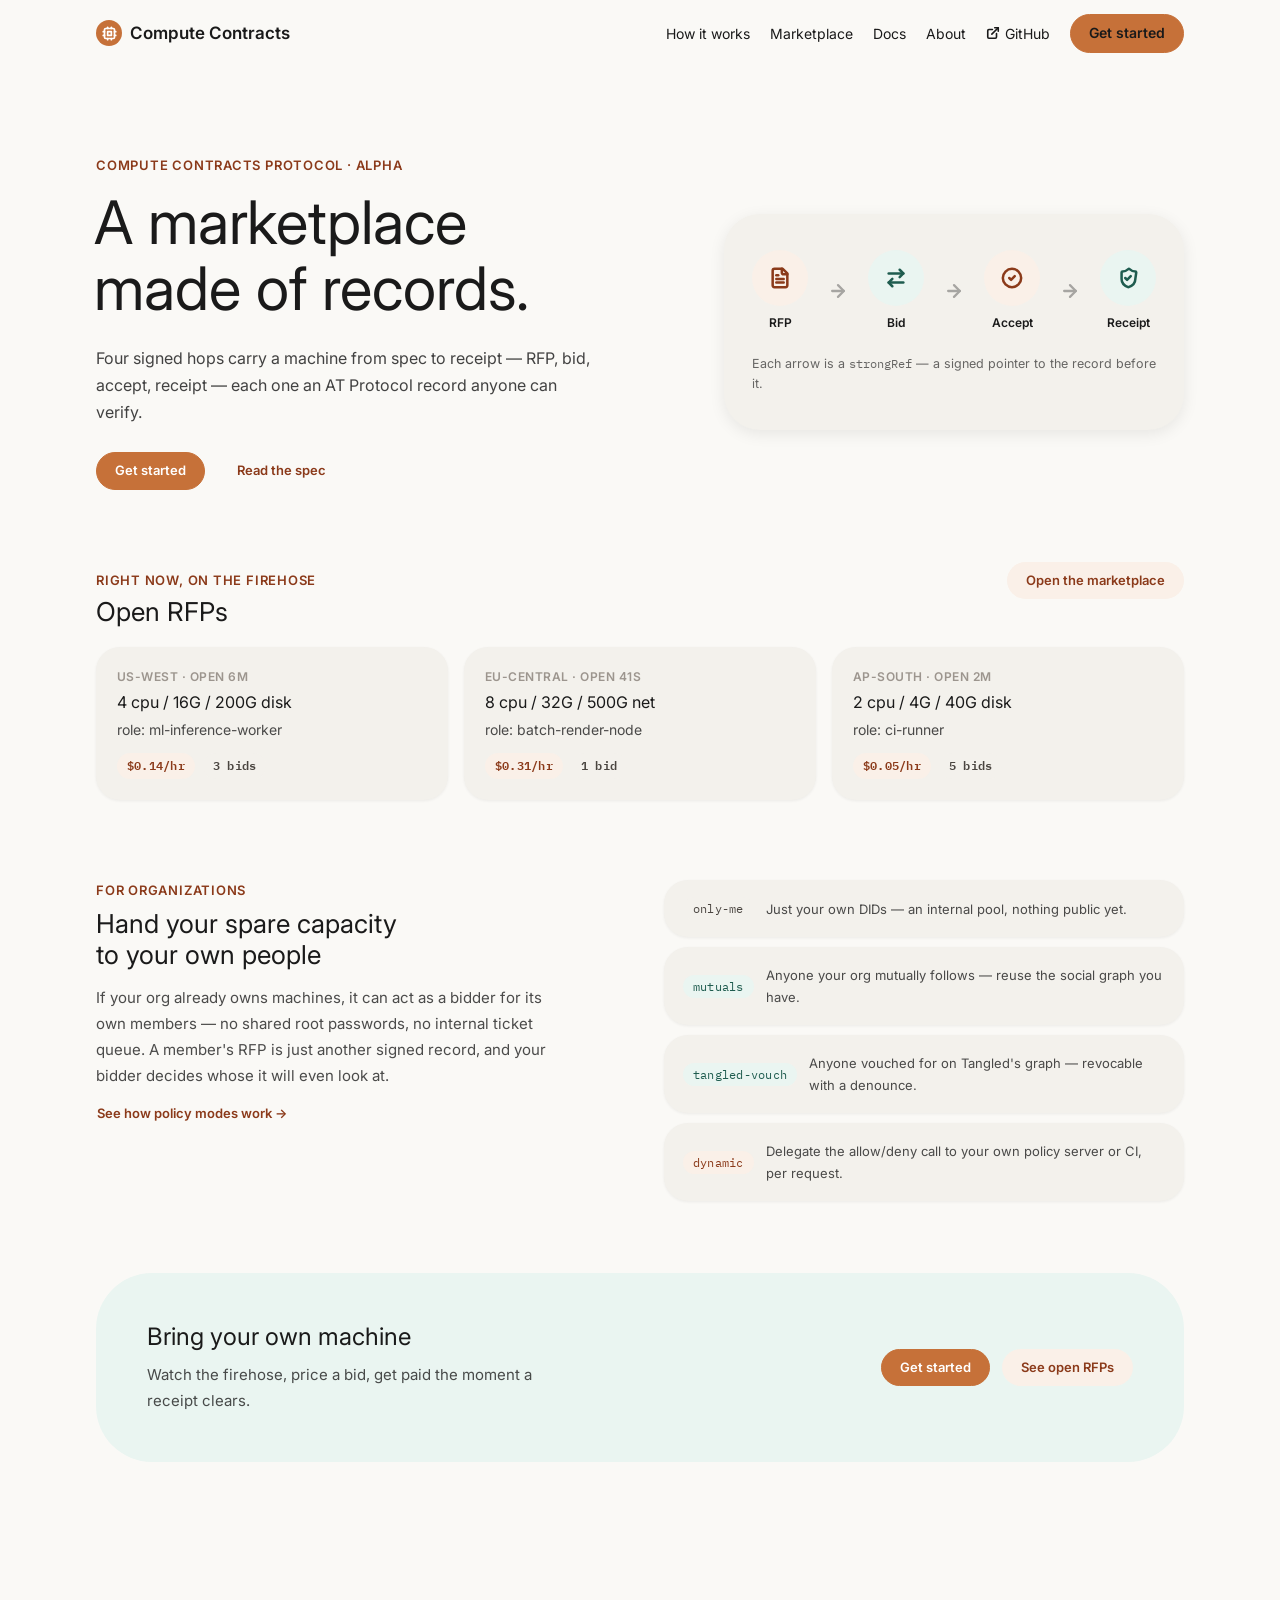
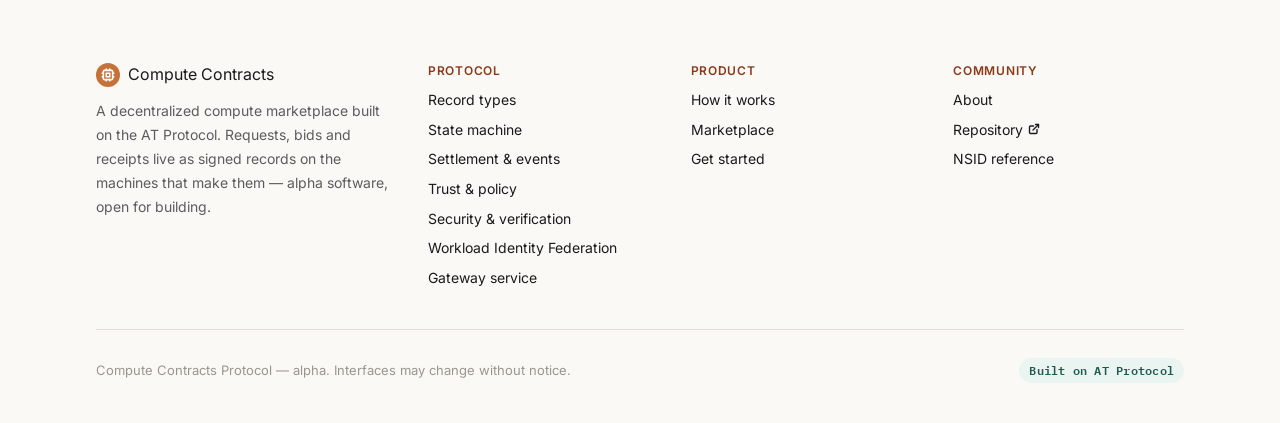
==== index.html @ 1d570f6d "Initial commit: port .dc.html → vanilla web components 10 pages, 4 shared components, design tokens," ====
<!DOCTYPE html>
<html lang="en">
<head>
  <meta charset="utf-8">
  <meta name="viewport" content="width=device-width, initial-scale=1">
  <meta name="description" content="Compute Contracts Protocol — a marketplace made of records. Four signed hops, one verifiable contract.">
  <link rel="preconnect" href="https://fonts.googleapis.com">
  <link href="https://fonts.googleapis.com/css2?family=Inter:wght@400;500;600;700;800&family=IBM+Plex+Mono:wght@400;500;600&display=swap" rel="stylesheet">
  <link rel="stylesheet" href="styles.css">
  <title>Compute Contracts Protocol</title>
  <style>
    body { overflow-x: clip; }
  </style>
</head>
<body>
  <swc-nav current="home"></swc-nav>

  <div class="swc-content" style="position:relative;">

    <!-- Hero -->
    <section class="hero">
      <div>
        <span class="hero__kicker">Compute Contracts Protocol · alpha</span>
        <h1 class="hero__title">
          <span style="display:block;">A marketplace</span><span style="display:block;">made of records.</span>
        </h1>
        <p class="hero__subtitle">
          Four signed hops carry a machine from spec to receipt — RFP, bid, accept, receipt — each one an AT Protocol record anyone can verify.
        </p>
        <div class="hero__actions">
          <a href="get-started.html" class="btn btn-primary">Get started</a>
          <a href="docs.html" class="btn btn-ghost">Read the spec</a>
        </div>
      </div>
      <!-- Flow diagram -->
      <div class="flow-diagram">
        <div class="flow-diagram__steps">
          <div class="flow-diagram__step">
            <div class="flow-diagram__circle">
              <svg width="22" height="22" viewBox="0 0 24 24" fill="none" stroke="var(--color-accent-700)" stroke-width="2.75" stroke-linecap="round" stroke-linejoin="round"><path d="M15 2H6a2 2 0 0 0-2 2v16a2 2 0 0 0 2 2h12a2 2 0 0 0 2-2V7z"/><path d="M14 2v4a2 2 0 0 0 2 2h4"/><path d="M10 9H8"/><path d="M16 13H8"/><path d="M16 17H8"/></svg>
            </div>
            <span class="flow-diagram__label">RFP</span>
          </div>
          <span class="flow-diagram__arrow"><svg width="20" height="20" viewBox="0 0 24 24" fill="none" stroke="currentColor" stroke-width="2.75" stroke-linecap="round" stroke-linejoin="round"><path d="M5 12h14"/><path d="m12 5 7 7-7 7"/></svg></span>
          <div class="flow-diagram__step">
            <div class="flow-diagram__circle flow-diagram__circle--echo">
              <svg width="22" height="22" viewBox="0 0 24 24" fill="none" stroke="var(--color-accent-2-700)" stroke-width="2.75" stroke-linecap="round" stroke-linejoin="round"><path d="m16 3 4 4-4 4"/><path d="M20 7H4"/><path d="m8 21-4-4 4-4"/><path d="M4 17h16"/></svg>
            </div>
            <span class="flow-diagram__label">Bid</span>
          </div>
          <span class="flow-diagram__arrow"><svg width="20" height="20" viewBox="0 0 24 24" fill="none" stroke="currentColor" stroke-width="2.75" stroke-linecap="round" stroke-linejoin="round"><path d="M5 12h14"/><path d="m12 5 7 7-7 7"/></svg></span>
          <div class="flow-diagram__step">
            <div class="flow-diagram__circle">
              <svg width="22" height="22" viewBox="0 0 24 24" fill="none" stroke="var(--color-accent-700)" stroke-width="2.75" stroke-linecap="round" stroke-linejoin="round"><circle cx="12" cy="12" r="10"/><path d="m9 12 2 2 4-4"/></svg>
            </div>
            <span class="flow-diagram__label">Accept</span>
          </div>
          <span class="flow-diagram__arrow"><svg width="20" height="20" viewBox="0 0 24 24" fill="none" stroke="currentColor" stroke-width="2.75" stroke-linecap="round" stroke-linejoin="round"><path d="M5 12h14"/><path d="m12 5 7 7-7 7"/></svg></span>
          <div class="flow-diagram__step">
            <div class="flow-diagram__circle flow-diagram__circle--echo">
              <svg width="22" height="22" viewBox="0 0 24 24" fill="none" stroke="var(--color-accent-2-700)" stroke-width="2.75" stroke-linecap="round" stroke-linejoin="round"><path d="M20 13c0 5-3.5 7.5-7.35 8.95a1 1 0 0 1-.6-.01C8.5 20.5 5 18 5 13V6a1 1 0 0 1 1-1c2 0 4.5-1.2 6.24-2.72a1.17 1.17 0 0 1 1.52 0C15.51 3.81 18 5 20 5a1 1 0 0 1 1 1z"/><path d="m9 12 2 2 4-4"/></svg>
            </div>
            <span class="flow-diagram__label">Receipt</span>
          </div>
        </div>
        <p class="flow-diagram__footnote">Each arrow is a <code style="font:12px var(--font-mono);">strongRef</code> — a signed pointer to the record before it.</p>
      </div>
    </section>

    <!-- Open RFPs -->
    <section style="padding:16px 0 56px;">
      <div style="display:flex;justify-content:space-between;align-items:baseline;margin-bottom:20px;flex-wrap:wrap;gap:10px;">
        <div>
          <span class="hero__kicker" style="margin-bottom:6px;">Right now, on the firehose</span>
          <h2 style="font-family:var(--font-heading);font-weight:400;font-size:26px;margin:0;">Open RFPs</h2>
        </div>
        <a href="marketplace.html" class="btn btn-secondary">Open the marketplace</a>
      </div>
      <div class="feature-grid">
        <div class="card elev-sm"><div class="card-kicker">us-west · open 6m</div><div class="card-title">4 cpu / 16G / 200G disk</div><p class="card-body">role: ml-inference-worker</p><div class="card-meta"><span class="tag tag-accent">$0.14/hr</span><span class="tag tag-neutral">3 bids</span></div></div>
        <div class="card elev-sm"><div class="card-kicker">eu-central · open 41s</div><div class="card-title">8 cpu / 32G / 500G net</div><p class="card-body">role: batch-render-node</p><div class="card-meta"><span class="tag tag-accent">$0.31/hr</span><span class="tag tag-neutral">1 bid</span></div></div>
        <div class="card elev-sm"><div class="card-kicker">ap-south · open 2m</div><div class="card-title">2 cpu / 4G / 40G disk</div><p class="card-body">role: ci-runner</p><div class="card-meta"><span class="tag tag-accent">$0.05/hr</span><span class="tag tag-neutral">5 bids</span></div></div>
      </div>
    </section>

    <!-- For organizations -->
    <section style="padding:24px 0 64px;">
      <div class="two-col">
        <div>
          <span class="hero__kicker" style="margin-bottom:8px;">For organizations</span>
          <h2 style="font-family:var(--font-heading);font-weight:400;font-size:26px;margin:0;max-width:20ch;">Hand your spare capacity to your own people</h2>
          <p style="font-size:15px;line-height:26px;margin:14px 0 0;max-width:52ch;color:color-mix(in srgb, var(--color-text) 78%, transparent);">If your org already owns machines, it can act as a bidder for its own members — no shared root passwords, no internal ticket queue. A member's RFP is just another signed record, and your bidder decides whose it will even look at.</p>
          <a href="trust.html" class="btn btn-ghost" style="padding-left:0;margin-top:6px;">See how policy modes work →</a>
        </div>
        <div style="display:flex;flex-direction:column;gap:10px;">
          <div class="card elev-sm" style="padding:16px 18px;display:flex;align-items:center;gap:12px;"><span class="tag tag-neutral" style="font:12px var(--font-mono);">only-me</span><p class="card-body" style="font-size:13px;margin:0;">Just your own DIDs — an internal pool, nothing public yet.</p></div>
          <div class="card elev-sm" style="padding:16px 18px;display:flex;align-items:center;gap:12px;"><span class="tag tag-accent-2" style="font:12px var(--font-mono);">mutuals</span><p class="card-body" style="font-size:13px;margin:0;">Anyone your org mutually follows — reuse the social graph you have.</p></div>
          <div class="card elev-sm" style="padding:16px 18px;display:flex;align-items:center;gap:12px;"><span class="tag tag-accent-2" style="font:12px var(--font-mono);">tangled-vouch</span><p class="card-body" style="font-size:13px;margin:0;">Anyone vouched for on Tangled's graph — revocable with a denounce.</p></div>
          <div class="card elev-sm" style="padding:16px 18px;display:flex;align-items:center;gap:12px;"><span class="tag tag-accent" style="font:12px var(--font-mono);">dynamic</span><p class="card-body" style="font-size:13px;margin:0;">Delegate the allow/deny call to your own policy server or CI, per request.</p></div>
        </div>
      </div>
    </section>

    <!-- CTA -->
    <section style="padding:8px 0 56px;">
      <div class="cta-banner">
        <div class="cta-banner__text">
          <h3>Bring your own machine</h3>
          <p>Watch the firehose, price a bid, get paid the moment a receipt clears.</p>
        </div>
        <div class="cta-banner__actions">
          <a href="get-started.html" class="btn btn-primary">Get started</a>
          <a href="marketplace.html" class="btn btn-secondary">See open RFPs</a>
        </div>
      </div>
    </section>

  </div>

  <swc-footer></swc-footer>

  <script type="module" src="components/swc-nav.js"></script>
  <script type="module" src="components/swc-footer.js"></script>
</body>
</html>
---- styles.css ----
/* ── Social Web Computer design tokens ── */
:root {
  /* Background */
  --color-bg: #faf9f6;
  --color-surface: #f3f1ec;
  --color-surface-raised: #ffffff;

  /* Text */
  --color-text: #1a1a1a;
  --color-text-muted: #6b6560;
  --color-text-faint: #9c958e;

  /* Accent (terracotta) */
  --color-accent: #c67139;
  --color-accent-100: #faf0e8;
  --color-accent-200: #f2d4bf;
  --color-accent-300: #e8b896;
  --color-accent-700: #8b3a1a;
  --color-accent-900: #5c2010;

  /* Accent-2 (teal/sage) */
  --color-accent-2: #3d8b7a;
  --color-accent-2-100: #eaf5f1;
  --color-accent-2-200: #c5e5db;
  --color-accent-2-700: #1f5c4f;
  --color-accent-2-900: #0d332a;

  /* Neutral */
  --color-neutral-100: #f3f1ec;
  --color-neutral-300: #c5c0b8;
  --color-neutral-500: #8a8278;
  --color-neutral-700: #4a4540;
  --color-neutral-900: #1a1a1a;

  /* Divider */
  --color-divider: #e5e0d8;

  /* Shadows */
  --shadow-sm: 0 1px 3px rgba(0,0,0,0.06);
  --shadow-md: 0 4px 16px rgba(0,0,0,0.08);
  --shadow-lg: 0 8px 32px rgba(0,0,0,0.10);

  /* Typography */
  --font-heading: 'Inter', sans-serif;
  --font-heading-weight: 400;
  --font-body: 'Inter', sans-serif;
  --font-mono: 'IBM Plex Mono', monospace;

  /* Radii */
  --radius-sm: 8px;
  --radius-md: 16px;
  --radius-lg: 24px;
  --radius-xl: 32px;
  --radius-2xl: 40px;
  --radius-3xl: 56px;
  --radius-full: 999px;

  /* Spacing */
  --space-1: 4px;
  --space-2: 8px;
  --space-3: 14px;
  --space-4: 20px;
  --space-5: 28px;
  --space-6: 36px;
  --space-7: 48px;
  --space-8: 64px;
}

/* ── Reset & base ── */
*, *::before, *::after { box-sizing: border-box; margin: 0; padding: 0; }
html { font-size: 16px; -webkit-text-size-adjust: 100%; }
body {
  background: var(--color-bg);
  color: var(--color-text);
  font-family: var(--font-body);
  line-height: 1.55;
  -webkit-font-smoothing: antialiased;
  text-rendering: optimizeLegibility;
}
code, .mono, pre code {
  font-family: var(--font-mono);
  word-break: break-all;
}

/* ── Typography ── */
h1, h2, h3, h4 {
  font-family: var(--font-heading);
  font-weight: var(--font-heading-weight);
  color: var(--color-text);
}
h1 { font-size: clamp(32px, 4.2vw, 48px); line-height: 1.1; }
h2 { font-size: clamp(22px, 3vw, 26px); line-height: 1.2; }
h3 { font-size: 18px; line-height: 1.3; }
p { margin: 0; }
a { color: var(--color-accent-700); text-decoration: underline; text-underline-offset: 2px; }
a:hover { color: var(--color-accent); }

/* ── Buttons ── */
.btn {
  display: inline-flex; align-items: center; justify-content: center; gap: 6px;
  cursor: pointer; text-decoration: none;
  font-family: var(--font-heading); font-weight: 600;
  font-size: 13px; line-height: 1.2; color: var(--color-text);
  background: transparent; border: 1px solid transparent;
  padding: 10px 18px; border-radius: var(--radius-full);
  transition: opacity 0.15s, background 0.15s;
  white-space: nowrap; user-select: none;
}
.btn:hover { opacity: 0.85; }
.btn:active { opacity: 0.7; }
.btn-primary { background: var(--color-accent); color: #fff; border-color: var(--color-accent); }
.btn-secondary { background: var(--color-accent-100); color: var(--color-accent-700); }
.btn-ghost { background: transparent; color: var(--color-accent-700); }
.btn-outline { background: transparent; border: 1px solid var(--color-neutral-300); color: var(--color-text-muted); }
.btn-block { width: 100%; }
.btn-sm { padding: 7px 14px; font-size: 12px; border-radius: var(--radius-full); }
.btn:disabled { opacity: 0.4; cursor: not-allowed; }

/* ── Tags / Chips ── */
.tag {
  display: inline-flex; align-items: center;
  padding: 4px 10px; border-radius: var(--radius-full);
  font-size: 11.5px; font-weight: 600; letter-spacing: 0.02em;
  font-family: var(--font-mono); white-space: nowrap;
}
.tag-accent { background: var(--color-accent-100); color: var(--color-accent-700); }
.tag-accent-2 { background: var(--color-accent-2-100); color: var(--color-accent-2-700); }
.tag-neutral { background: var(--color-neutral-100); color: var(--color-neutral-700); }
.tag-outline { background: transparent; border: 1px solid var(--color-divider); color: var(--color-text-muted); }

/* ── Cards ── */
.card {
  background: var(--color-surface); border: 1px solid transparent;
  border-radius: var(--radius-lg); padding: 20px;
}
.card-title { font-family: var(--font-heading); font-weight: 400; font-size: 16px; margin: 4px 0; }
.card-kicker {
  font-size: 12px; letter-spacing: 0.04em; text-transform: uppercase;
  font-weight: 600; color: var(--color-text-faint);
}
.card-body { font-size: 14px; line-height: 22px; color: color-mix(in srgb, var(--color-text) 78%, transparent); margin: 4px 0 0; }
.card-meta { display: flex; gap: 8px; align-items: center; margin-top: 12px; font-size: 12px; }
.elev-sm { box-shadow: var(--shadow-sm); }
.elev-md { box-shadow: var(--shadow-md); }

/* ── Tables ── */
.table {
  width: 100%; border-collapse: collapse;
  font-size: 14px; line-height: 22px;
}
.table thead th {
  text-align: left; font-size: 12px; letter-spacing: 0.04em;
  text-transform: uppercase; font-weight: 600;
  color: var(--color-text-faint); padding: 8px 12px 10px;
  border-bottom: 1px solid var(--color-divider);
}
.table tbody td {
  padding: 10px 12px; vertical-align: top;
  border-bottom: 1px solid var(--color-divider);
}
.table tbody tr:last-child td { border-bottom: none; }

/* ── Segmented control ── */
.seg {
  display: inline-flex; gap: 2px;
  background: var(--color-surface); border-radius: var(--radius-full);
  padding: 3px;
}
.seg-opt {
  display: inline-flex; cursor: pointer;
}
.seg-opt input { position: absolute; opacity: 0; pointer-events: none; }
.seg-opt span {
  display: inline-flex; align-items: center; justify-content: center;
  padding: 8px 18px; border-radius: var(--radius-full);
  font-size: 13px; font-weight: 500; font-family: var(--font-heading);
  color: var(--color-text-muted); transition: background 0.15s, color 0.15s;
  cursor: pointer; user-select: none;
}
.seg-opt input:checked + span {
  background: var(--color-surface-raised); color: var(--color-text);
  box-shadow: var(--shadow-sm);
}

/* ── Navigation ── */
.swc-nav {
  display: flex; align-items: center; gap: 28px;
  padding: 14px clamp(20px, 5vw, 56px);
  position: sticky; top: 0; z-index: 20;
  background: color-mix(in srgb, var(--color-bg) 92%, transparent);
  backdrop-filter: blur(6px);
  -webkit-backdrop-filter: blur(6px);
  max-width: 1200px; margin: 0 auto;
}
.swc-nav__logo {
  display: flex; align-items: center; gap: 8px;
  text-decoration: none; color: inherit; margin-right: auto;
}
.swc-nav__logo-icon {
  width: 26px; height: 26px; border-radius: var(--radius-full);
  background: var(--color-accent);
  display: inline-flex; align-items: center; justify-content: center;
  flex: none;
}
.swc-nav__brand {
  font-family: var(--font-heading); font-weight: 600;
  font-size: 17px;
}
.swc-nav__links { display: flex; align-items: center; gap: 20px; }
.swc-nav a {
  color: inherit; text-decoration: none; font-size: 14px;
  white-space: nowrap;
}
.swc-nav a:hover { color: var(--color-accent); }
.swc-nav a[aria-current="page"] { color: var(--color-accent); font-weight: 600; }
.swc-nav__mobile-hidden { display: flex; }

@media (max-width: 768px) {
  .swc-nav__mobile-hidden { display: none; }
}

/* ── Docs subnav (pill tabs) ── */
.swc-docs-subnav {
  display: flex; align-items: center; gap: 8px; flex-wrap: wrap;
  max-width: 1200px; margin: 0 auto;
  padding: 16px clamp(20px, 5vw, 56px) 0;
}
.swc-docs-subnav__label {
  font-size: 11.5px; letter-spacing: 0.06em; text-transform: uppercase;
  font-weight: 600; color: var(--color-text-faint); margin-right: 4px;
}
.swc-docs-subnav a {
  font-size: 13px; padding: 7px 14px; border-radius: var(--radius-full);
  text-decoration: none; color: var(--color-accent-700);
  background: var(--color-accent-100);
  font-weight: 400; transition: background 0.15s;
}
.swc-docs-subnav a[aria-current="page"] {
  background: var(--color-accent); color: #fff; font-weight: 600;
}

/* ── Footer ── */
.swc-footer {
  padding: 64px clamp(20px, 5vw, 56px) 40px;
  max-width: 1200px; margin: 0 auto;
}
.swc-footer__grid {
  display: grid;
  grid-template-columns: minmax(0, 1.3fr) repeat(3, minmax(0, 1fr));
  gap: 32px; padding-bottom: 40px;
}
.swc-footer__heading {
  font-size: 12px; letter-spacing: 0.06em; text-transform: uppercase;
  font-weight: 600; color: var(--color-accent-700);
}
.swc-footer__links { display: flex; flex-direction: column; gap: 8px; }
.swc-footer__links a { font-size: 14px; color: inherit; text-decoration: none; }
.swc-footer__links a:hover { color: var(--color-accent); }
.swc-footer__bottom {
  display: flex; justify-content: space-between; align-items: center;
  flex-wrap: wrap; gap: 12px; padding-top: 28px;
  border-top: 1px solid var(--color-divider);
  font-size: 13px; color: var(--color-text-faint);
}
@media (max-width: 768px) {
  .swc-footer__grid { grid-template-columns: 1fr 1fr; }
}

/* ── Layout ── */
.swc-content {
  max-width: 1200px; margin: 0 auto;
  padding: 0 clamp(20px, 5vw, 56px) 80px;
  box-sizing: border-box;
}

/* ── Skeleton loader ── */
.skeleton {
  background: var(--color-surface); border-radius: var(--radius-md);
  position: relative; overflow: hidden;
}
.skeleton::after {
  content: ''; position: absolute; inset: 0;
  background: linear-gradient(90deg, transparent 25%, var(--color-surface-raised) 50%, transparent 75%);
  background-size: 200% 100%;
  animation: shimmer 1.5s infinite;
}
@keyframes shimmer {
  0% { background-position: 200% 0; }
  100% { background-position: -200% 0; }
}

/* ── Utility ── */
.hidden { display: none !important; }
.flex-1 { flex: 1; }
.text-muted { color: var(--color-text-muted); }
.text-accent { color: var(--color-accent); }
.text-center { text-align: center; }
.mb-3 { margin-bottom: 12px; }
.mb-4 { margin-bottom: 16px; }
.mt-3 { margin-top: 12px; }
.mt-4 { margin-top: 16px; }

/* ── Hero section (landing) ── */
.hero {
  display: grid;
  grid-template-columns: minmax(0, 1fr) minmax(0, 460px);
  gap: 40px; align-items: center; position: relative;
  padding: 88px 0 56px;
}
.hero__kicker {
  display: block; font-size: 13px; letter-spacing: 0.06em;
  text-transform: uppercase; font-weight: 600;
  color: var(--color-accent-700); margin-bottom: 14px;
}
.hero__title {
  font-family: var(--font-heading); font-weight: 400;
  font-size: clamp(38px, 5vw, 60px); line-height: 1.1;
  margin-left: -0.028em;
}
.hero__subtitle {
  font-size: 16px; line-height: 27px; max-width: 50ch;
  margin: 24px 0 0;
  color: color-mix(in srgb, var(--color-text) 82%, transparent);
}
.hero__actions { display: flex; gap: 13px; flex-wrap: wrap; margin-top: 26px; }

/* ── Flow diagram (landing) ── */
.flow-diagram {
  background: var(--color-surface); border-radius: 36px;
  padding: 36px 28px;
  box-shadow: var(--shadow-md);
  display: flex; flex-direction: column; gap: 8px;
}
.flow-diagram__steps {
  display: flex; align-items: center; justify-content: space-between;
}
.flow-diagram__step {
  display: flex; flex-direction: column; align-items: center; gap: 8px;
}
.flow-diagram__circle {
  width: 56px; height: 56px; border-radius: 50%;
  background: var(--color-accent-100);
  display: flex; align-items: center; justify-content: center;
}
.flow-diagram__circle--echo { background: var(--color-accent-2-100); }
.flow-diagram__label { font-size: 12px; font-weight: 600; }
.flow-diagram__arrow {
  color: var(--color-text); opacity: 0.35;
  display: flex; align-items: center;
}
.flow-diagram__footnote {
  font-size: 12.5px; line-height: 20px; margin: 14px 0 0;
  color: color-mix(in srgb, var(--color-text) 65%, transparent);
}

/* ── CTA banner (big rounded patch) ── */
.cta-banner {
  background: var(--color-accent-2-100);
  border-radius: var(--radius-3xl);
  padding: 48px clamp(24px, 4vw, 64px);
  display: flex; justify-content: space-between;
  align-items: center; gap: 32px; flex-wrap: wrap;
}
.cta-banner--accent { background: var(--color-accent-100); }
.cta-banner__text h3 {
  font-family: var(--font-heading); font-weight: 400;
  font-size: 24px; margin: 0;
}
.cta-banner__text p {
  font-size: 15px; line-height: 26px; margin: 10px 0 0;
  max-width: 48ch;
  color: color-mix(in srgb, var(--color-text) 78%, transparent);
}
.cta-banner__actions { display: flex; gap: 12px; flex-wrap: wrap; }

/* ── Step timeline ── */
.steps { position: relative; padding-left: 64px; }
.steps::before {
  content: ''; position: absolute; left: 23px; top: 8px; bottom: 8px;
  width: 2px; background: var(--color-divider);
}
.step { position: relative; padding-bottom: 56px; }
.step:last-child { padding-bottom: 0; }
.step__marker {
  position: absolute; left: -64px; top: 0;
  width: 48px; height: 48px; border-radius: 50%;
  background: var(--color-accent-100);
  display: flex; align-items: center; justify-content: center;
}
.step__marker--echo { background: var(--color-accent-2-100); }
.step__kicker {
  font-size: 12px; letter-spacing: 0.06em; text-transform: uppercase;
  font-weight: 600; color: var(--color-accent-700);
}
.step__kicker--echo { color: var(--color-accent-2-700); }
.step__title {
  font-family: var(--font-heading); font-weight: 400;
  font-size: 26px; margin: 6px 0 0;
}
.step__body {
  font-size: 15px; line-height: 26px; max-width: 60ch;
  margin: 10px 0 16px;
  color: color-mix(in srgb, var(--color-text) 78%, transparent);
}
.step__code {
  margin: 0; background: var(--color-neutral-900); color: var(--color-neutral-100);
  border-radius: var(--radius-lg); padding: 20px 22px;
  font: 12.5px/1.6 var(--font-mono); overflow: auto; max-width: 560px;
}

/* ── Record type cards (docs) ── */
.record-card {
  display: grid;
  grid-template-columns: minmax(0, 1fr) minmax(0, 1fr);
  gap: 20px; padding: 22px;
}
.record-card__desc h3 { font-size: 17px; margin: 10px 0 4px; }
.record-card__desc p { font-size: 13.5px; }
.record-card__code {
  margin: 0; background: var(--color-neutral-900); color: var(--color-neutral-100);
  border-radius: var(--radius-md); padding: 16px 18px;
  font: 12px/1.6 var(--font-mono); overflow: auto;
}

/* ── Graph arrows display (docs) ── */
.graph-row {
  display: flex; align-items: center; gap: 14px; flex-wrap: wrap;
}
.graph-arrow { opacity: 0.4; }
.graph-label { font-size: 12.5px; color: color-mix(in srgb, var(--color-text) 60%, transparent); }

/* ── Authority check list ── */
.authority-list { margin: 0; padding: 0; list-style: none; display: flex; flex-direction: column; gap: 10px; }
.authority-list li {
  display: flex; gap: 12px; align-items: flex-start;
  padding: 14px 16px; background: var(--color-surface); border-radius: var(--radius-md);
  font-size: 14.5px; line-height: 22px;
}
.authority-list li svg { flex: none; margin-top: 2px; }

/* ── Numbered steps (verification, WIF, trust flow) ── */
.verification-steps { position: relative; padding-left: 56px; }
.verification-steps::before {
  content: ''; position: absolute; left: 19px; top: 6px; bottom: 6px;
  width: 2px; background: var(--color-divider);
}
.vstep { position: relative; padding-bottom: 28px; }
.vstep:last-child { padding-bottom: 0; }
.vstep__marker {
  position: absolute; left: -56px; top: 0;
  width: 40px; height: 40px; border-radius: 50%;
  background: var(--color-accent-100);
  display: flex; align-items: center; justify-content: center;
  font-family: var(--font-heading); font-size: 14px;
  color: var(--color-accent-700);
}
.vstep__marker--echo { background: var(--color-accent-2-100); color: var(--color-accent-2-700); }
.vstep p { font-size: 14.5px; line-height: 24px; margin: 8px 0 0; }

/* ── Inline code in prose ── */
.inline-code {
  font: 12.5px var(--font-mono);
  background: var(--color-surface); padding: 2px 6px;
  border-radius: 6px;
}

/* ── Code blocks ── */
.code-block {
  margin: 0; background: var(--color-neutral-900); color: var(--color-neutral-100);
  border-radius: var(--radius-lg); padding: 20px 22px;
  font: 12.5px/1.65 var(--font-mono); overflow: auto;
}

/* ── Alert / notice ── */
.notice {
  display: flex; align-items: center; gap: 14px;
  padding: 16px 20px; border-radius: var(--radius-md);
  font-size: 14px; line-height: 22px;
}
.notice--info { background: var(--color-surface); }
.notice--warn { background: var(--color-accent-100); color: var(--color-accent-900); }

/* ── RFP feed (marketplace) ── */
.rfp-card {
  cursor: pointer; padding: 16px 18px; border-radius: var(--radius-lg);
  background: var(--color-surface); border: 2px solid transparent;
  transition: border-color 0.15s, background 0.15s;
}
.rfp-card:hover { background: var(--color-accent-100); }
.rfp-card--selected { background: var(--color-accent-100); border-color: var(--color-accent); }
.rfp-card__header { display: flex; justify-content: space-between; align-items: center; }
.rfp-card__region { font-size: 12px; letter-spacing: 0.04em; color: var(--color-text-faint); }
.rfp-card__title { font-family: var(--font-heading); font-size: 16px; margin: 4px 0; }
.rfp-card__role { font-size: 13px; color: var(--color-text-muted); }

/* ── Bid card (marketplace) ── */
.bid-card {
  display: flex; justify-content: space-between; align-items: center;
  padding: 14px 16px; background: var(--color-surface);
  border-radius: var(--radius-md);
}
.bid-card--accepted { background: var(--color-accent-2-100); }
.bid-card__provider { font-size: 14.5px; font-weight: 600; }
.bid-card__price { font-size: 12.5px; color: var(--color-text-faint); }
.bid-card__meta { display: flex; flex-direction: column; gap: 4px; }

/* ── Firehose log (marketplace) ── */
.firehose-log {
  background: var(--color-neutral-900); border-radius: var(--radius-lg);
  padding: 18px 22px; height: 180px; overflow: hidden;
  display: flex; flex-direction: column-reverse; gap: 6px;
}
.firehose-log__line {
  font: 12.5px/1.5 var(--font-mono); color: var(--color-neutral-300);
  white-space: pre;
}
.firehose-log__tag { color: #e8b896; }

/* ── Feature grid ── */
.feature-grid { display: grid; grid-template-columns: repeat(3, 1fr); gap: 16px; }
@media (max-width: 768px) { .feature-grid { grid-template-columns: 1fr; } }

/* ── Two-column layout ── */
.two-col { display: grid; grid-template-columns: 1fr 1fr; gap: 20px 48px; align-items: start; }
@media (max-width: 768px) { .two-col { grid-template-columns: 1fr; } }

/* ── Selection ── */
::selection { background: color-mix(in srgb, var(--color-accent) 30%, transparent); }
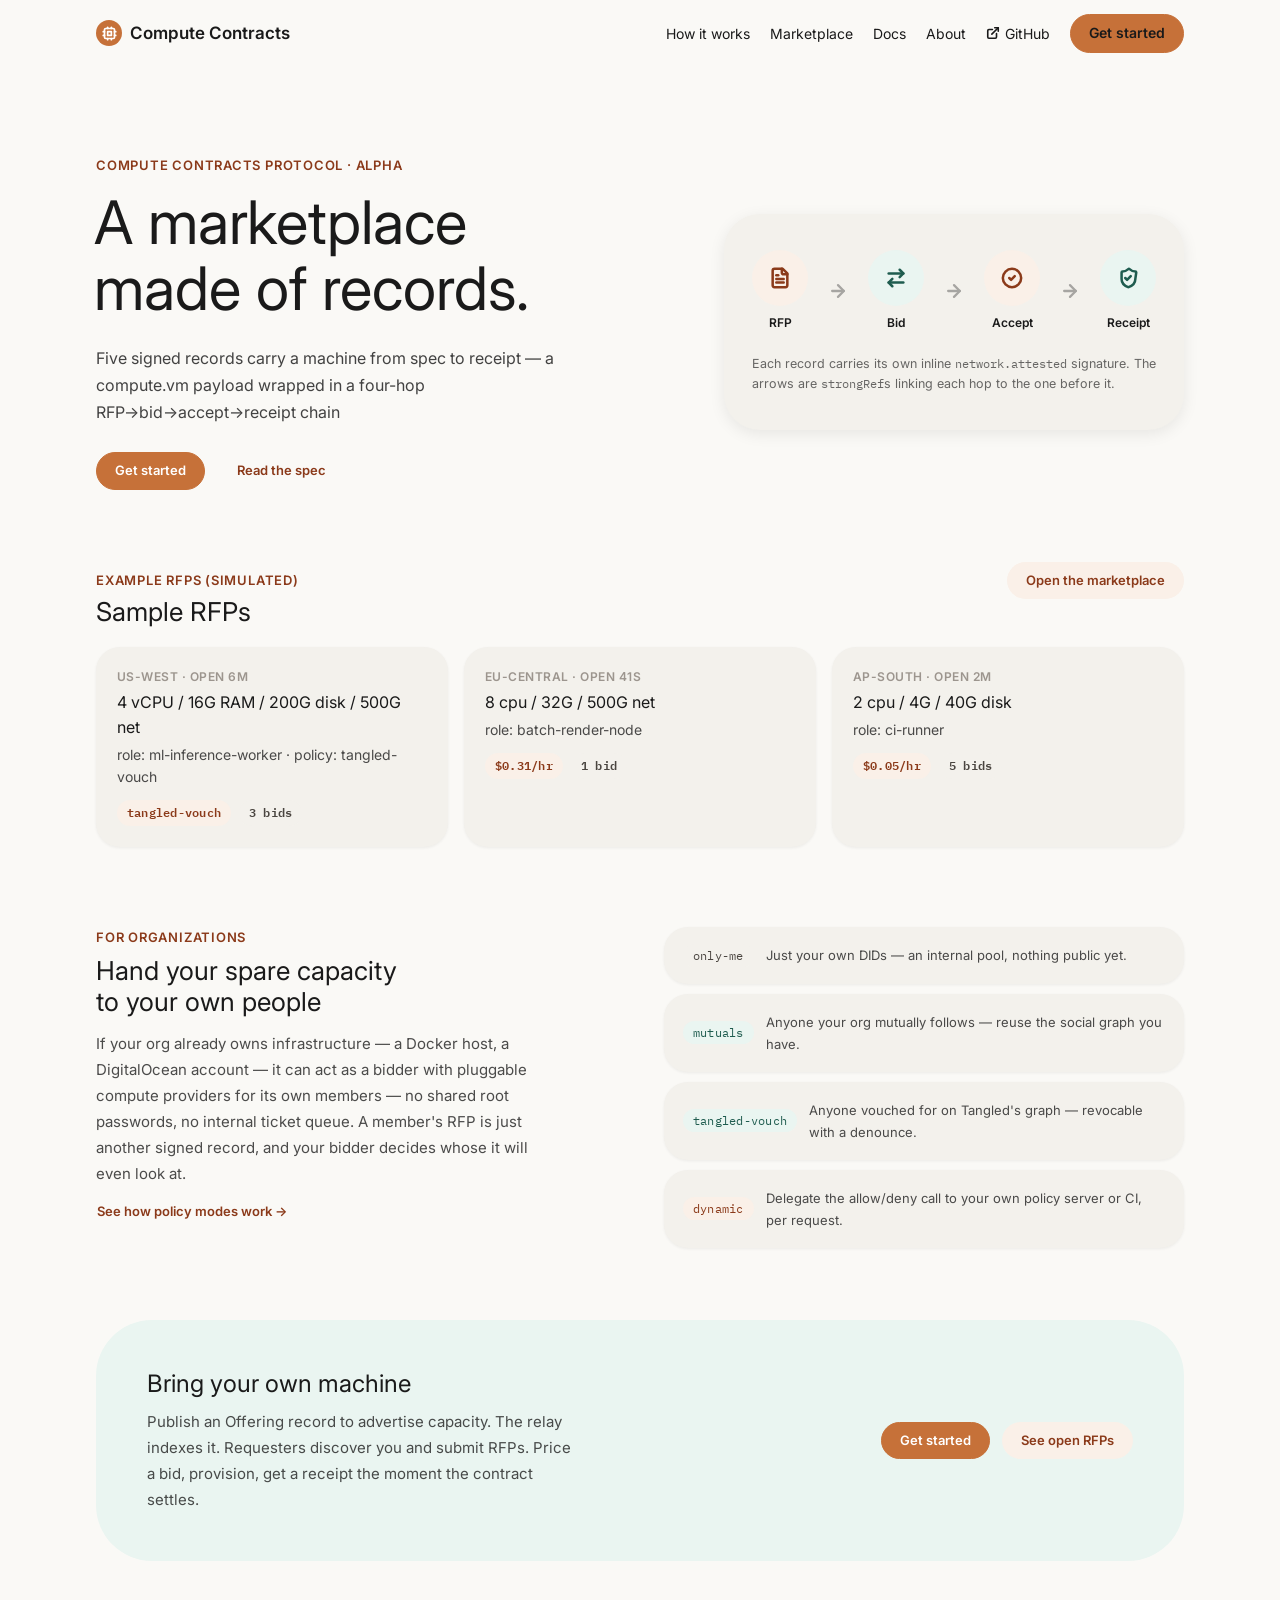
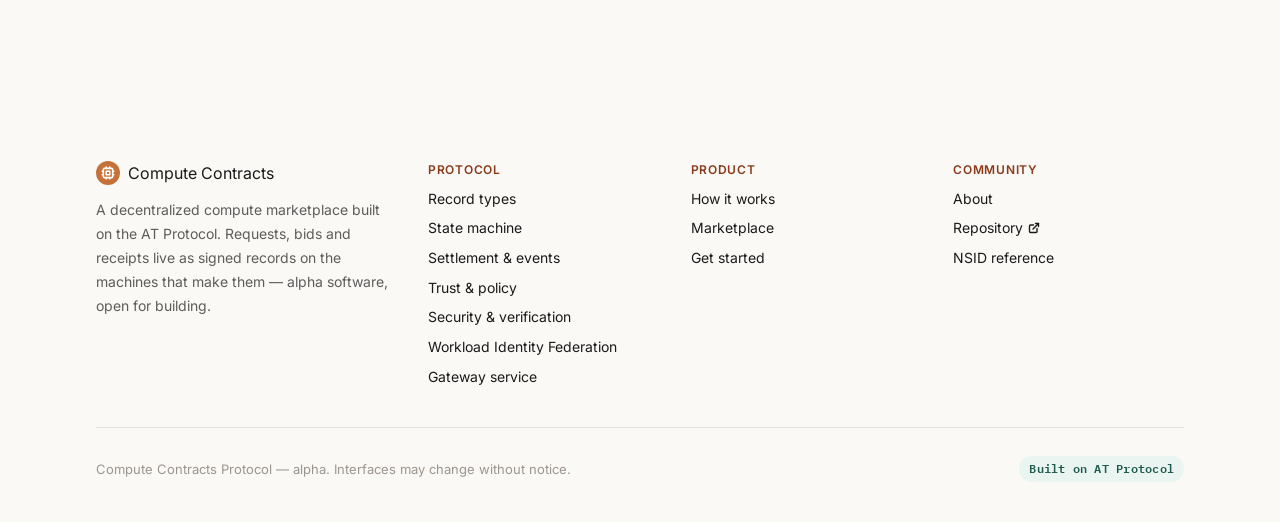
==== commit 15bf44a3: "docs: sync all pages to production code audit (89 fixes) - index: five-record chain, inline signatur" ====
--- a/index.html
+++ b/index.html
@@ -25,7 +25,7 @@
           <span style="display:block;">A marketplace</span><span style="display:block;">made of records.</span>
         </h1>
         <p class="hero__subtitle">
-          Four signed hops carry a machine from spec to receipt — RFP, bid, accept, receipt — each one an AT Protocol record anyone can verify.
+          Five signed records carry a machine from spec to receipt — a compute.vm payload wrapped in a four-hop RFP→bid→accept→receipt chain
         </p>
         <div class="hero__actions">
           <a href="get-started.html" class="btn btn-primary">Get started</a>
@@ -63,7 +63,7 @@
             <span class="flow-diagram__label">Receipt</span>
           </div>
         </div>
-        <p class="flow-diagram__footnote">Each arrow is a <code style="font:12px var(--font-mono);">strongRef</code> — a signed pointer to the record before it.</p>
+        <p class="flow-diagram__footnote">Each record carries its own inline <code style="font:12px var(--font-mono);">network.attested</code> signature. The arrows are <code style="font:12px var(--font-mono);">strongRef</code>s linking each hop to the one before it.</p>
       </div>
     </section>
 
@@ -71,13 +71,13 @@
     <section style="padding:16px 0 56px;">
       <div style="display:flex;justify-content:space-between;align-items:baseline;margin-bottom:20px;flex-wrap:wrap;gap:10px;">
         <div>
-          <span class="hero__kicker" style="margin-bottom:6px;">Right now, on the firehose</span>
-          <h2 style="font-family:var(--font-heading);font-weight:400;font-size:26px;margin:0;">Open RFPs</h2>
+          <span class="hero__kicker" style="margin-bottom:6px;">Example RFPs (simulated)</span>
+          <h2 style="font-family:var(--font-heading);font-weight:400;font-size:26px;margin:0;">Sample RFPs</h2>
         </div>
         <a href="marketplace.html" class="btn btn-secondary">Open the marketplace</a>
       </div>
       <div class="feature-grid">
-        <div class="card elev-sm"><div class="card-kicker">us-west · open 6m</div><div class="card-title">4 cpu / 16G / 200G disk</div><p class="card-body">role: ml-inference-worker</p><div class="card-meta"><span class="tag tag-accent">$0.14/hr</span><span class="tag tag-neutral">3 bids</span></div></div>
+        <div class="card elev-sm"><div class="card-kicker">us-west · open 6m</div><div class="card-title">4 vCPU / 16G RAM / 200G disk / 500G net</div><p class="card-body">role: ml-inference-worker · policy: tangled-vouch</p><div class="card-meta"><span class="tag tag-accent">tangled-vouch</span><span class="tag tag-neutral">3 bids</span></div></div>
         <div class="card elev-sm"><div class="card-kicker">eu-central · open 41s</div><div class="card-title">8 cpu / 32G / 500G net</div><p class="card-body">role: batch-render-node</p><div class="card-meta"><span class="tag tag-accent">$0.31/hr</span><span class="tag tag-neutral">1 bid</span></div></div>
         <div class="card elev-sm"><div class="card-kicker">ap-south · open 2m</div><div class="card-title">2 cpu / 4G / 40G disk</div><p class="card-body">role: ci-runner</p><div class="card-meta"><span class="tag tag-accent">$0.05/hr</span><span class="tag tag-neutral">5 bids</span></div></div>
       </div>
@@ -89,7 +89,7 @@
         <div>
           <span class="hero__kicker" style="margin-bottom:8px;">For organizations</span>
           <h2 style="font-family:var(--font-heading);font-weight:400;font-size:26px;margin:0;max-width:20ch;">Hand your spare capacity to your own people</h2>
-          <p style="font-size:15px;line-height:26px;margin:14px 0 0;max-width:52ch;color:color-mix(in srgb, var(--color-text) 78%, transparent);">If your org already owns machines, it can act as a bidder for its own members — no shared root passwords, no internal ticket queue. A member's RFP is just another signed record, and your bidder decides whose it will even look at.</p>
+          <p style="font-size:15px;line-height:26px;margin:14px 0 0;max-width:52ch;color:color-mix(in srgb, var(--color-text) 78%, transparent);">If your org already owns infrastructure — a Docker host, a DigitalOcean account — it can act as a bidder with pluggable compute providers for its own members — no shared root passwords, no internal ticket queue. A member's RFP is just another signed record, and your bidder decides whose it will even look at.</p>
           <a href="trust.html" class="btn btn-ghost" style="padding-left:0;margin-top:6px;">See how policy modes work →</a>
         </div>
         <div style="display:flex;flex-direction:column;gap:10px;">
@@ -106,7 +106,7 @@
       <div class="cta-banner">
         <div class="cta-banner__text">
           <h3>Bring your own machine</h3>
-          <p>Watch the firehose, price a bid, get paid the moment a receipt clears.</p>
+          <p>Publish an Offering record to advertise capacity. The relay indexes it. Requesters discover you and submit RFPs. Price a bid, provision, get a receipt the moment the contract settles.</p>
         </div>
         <div class="cta-banner__actions">
           <a href="get-started.html" class="btn btn-primary">Get started</a>
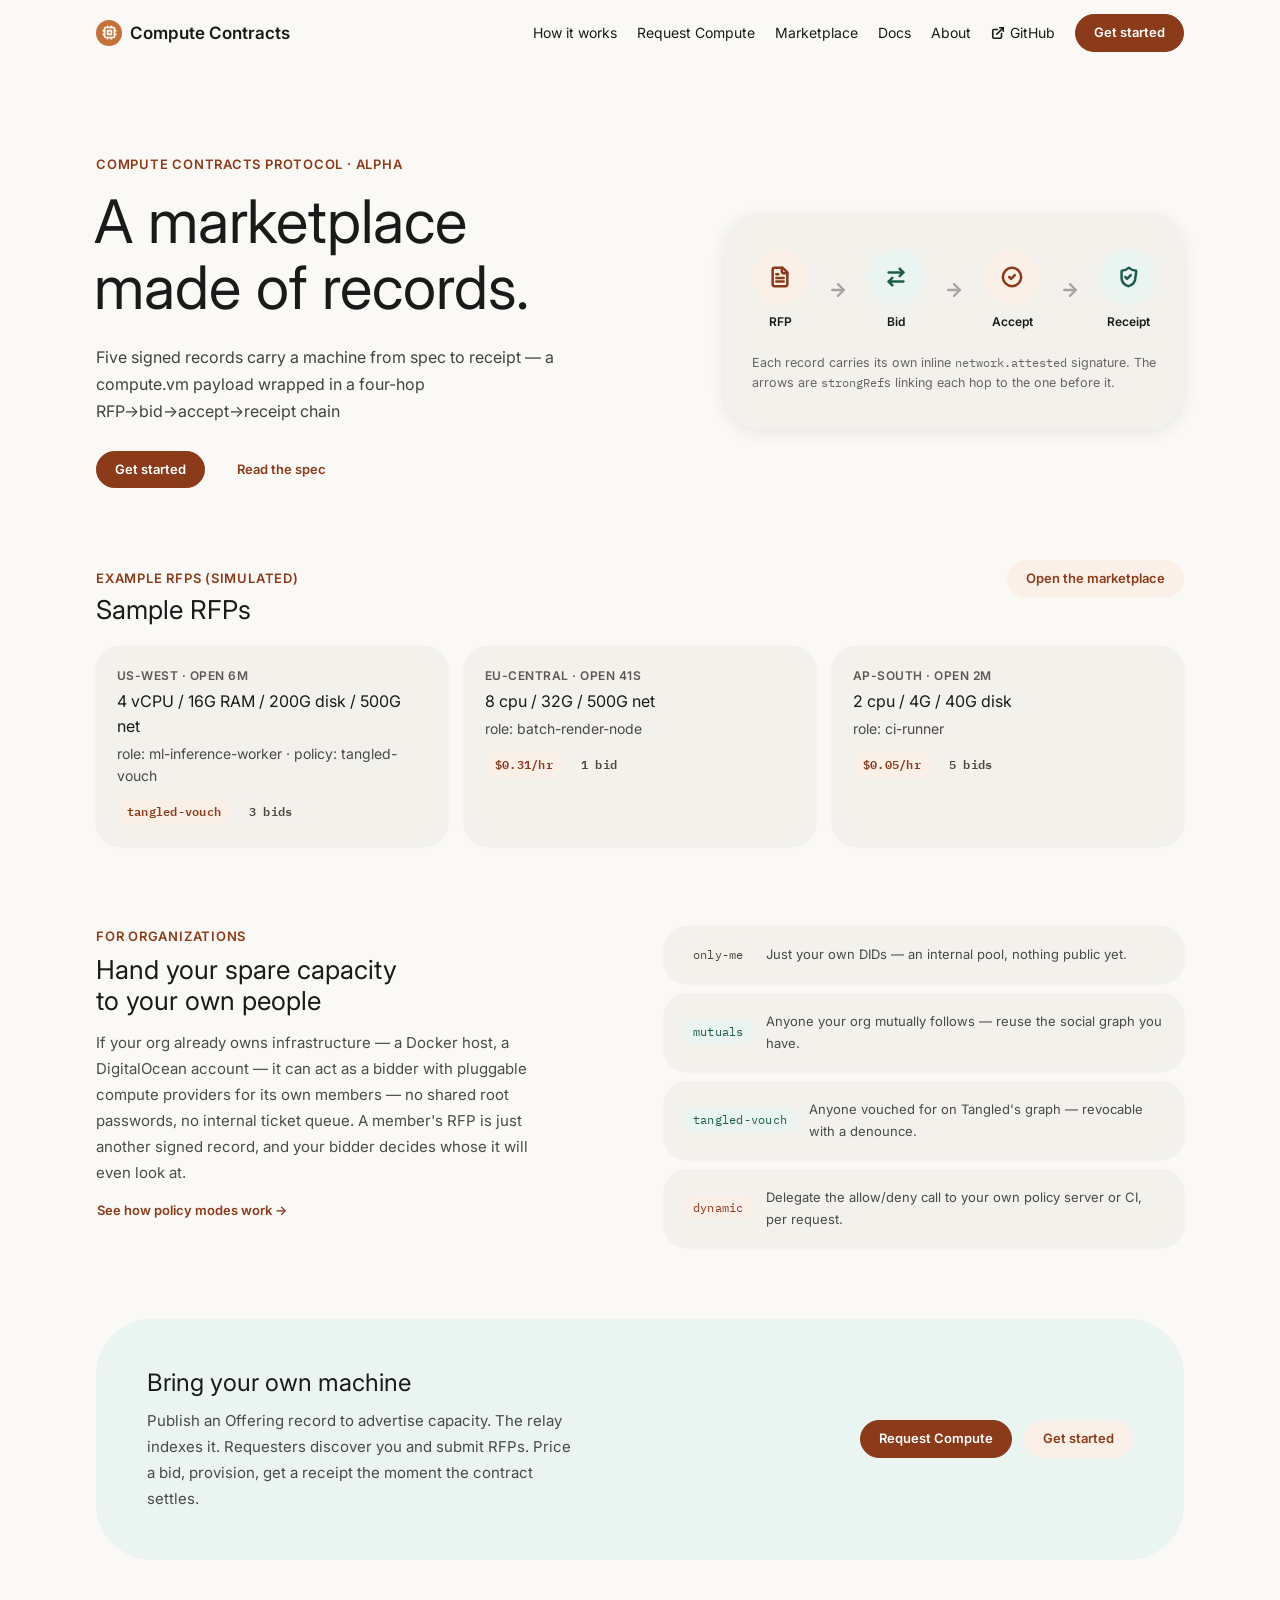
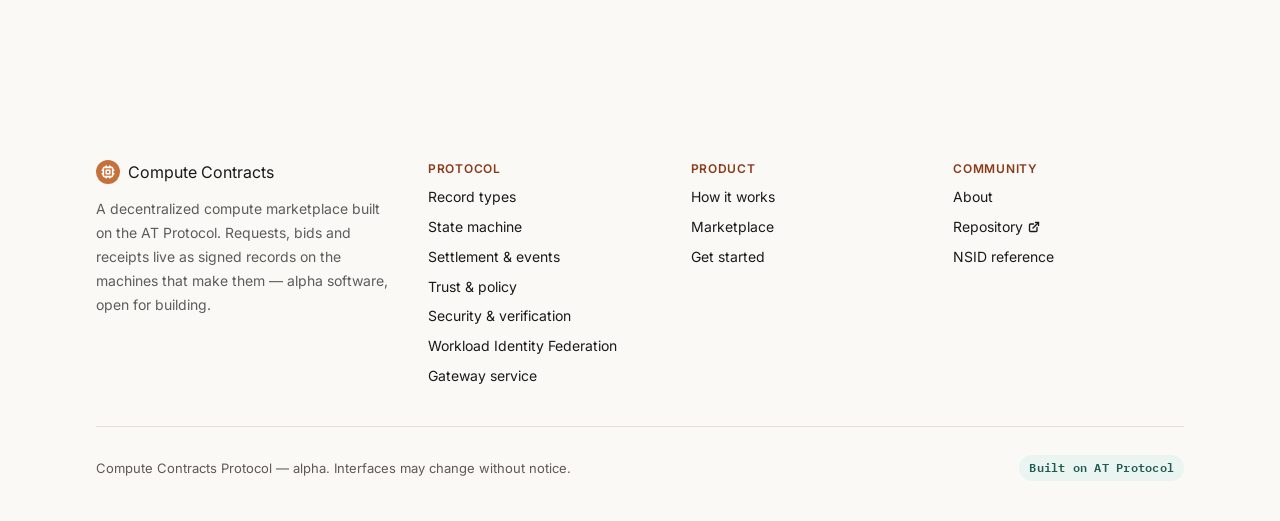
==== commit 25fcd964: "fix: vendor compute-spa lib into build, fix import map paths - build.ts now copies ../compute-spa/li" ====
--- a/index.html
+++ b/index.html
@@ -15,7 +15,7 @@
 <body>
   <swc-nav current="home"></swc-nav>
 
-  <div class="swc-content" style="position:relative;">
+  <main class="swc-content" style="position:relative;">
 
     <!-- Hero -->
     <section class="hero">
@@ -109,13 +109,13 @@
           <p>Publish an Offering record to advertise capacity. The relay indexes it. Requesters discover you and submit RFPs. Price a bid, provision, get a receipt the moment the contract settles.</p>
         </div>
         <div class="cta-banner__actions">
-          <a href="get-started.html" class="btn btn-primary">Get started</a>
-          <a href="marketplace.html" class="btn btn-secondary">See open RFPs</a>
+          <a href="request-compute.html" class="btn btn-primary">Request Compute</a>
+          <a href="get-started.html" class="btn btn-secondary">Get started</a>
         </div>
       </div>
     </section>
 
-  </div>
+  </main>
 
   <swc-footer></swc-footer>
 
--- a/styles.css
+++ b/styles.css
@@ -8,7 +8,7 @@
   /* Text */
   --color-text: #1a1a1a;
   --color-text-muted: #6b6560;
-  --color-text-faint: #9c958e;
+  --color-text-faint: #5e5955;
 
   /* Accent (terracotta) */
   --color-accent: #c67139;
@@ -87,11 +87,12 @@
   font-family: var(--font-heading);
   font-weight: var(--font-heading-weight);
   color: var(--color-text);
+  overflow-wrap: break-word;
 }
 h1 { font-size: clamp(32px, 4.2vw, 48px); line-height: 1.1; }
 h2 { font-size: clamp(22px, 3vw, 26px); line-height: 1.2; }
 h3 { font-size: 18px; line-height: 1.3; }
-p { margin: 0; }
+p { margin: 0; overflow-wrap: break-word; }
 a { color: var(--color-accent-700); text-decoration: underline; text-underline-offset: 2px; }
 a:hover { color: var(--color-accent); }
 
@@ -108,7 +109,7 @@
 }
 .btn:hover { opacity: 0.85; }
 .btn:active { opacity: 0.7; }
-.btn-primary { background: var(--color-accent); color: #fff; border-color: var(--color-accent); }
+.btn-primary { background: var(--color-accent-700); color: #fff; border-color: var(--color-accent-700); }
 .btn-secondary { background: var(--color-accent-100); color: var(--color-accent-700); }
 .btn-ghost { background: transparent; color: var(--color-accent-700); }
 .btn-outline { background: transparent; border: 1px solid var(--color-neutral-300); color: var(--color-text-muted); }
@@ -207,12 +208,12 @@
   font-size: 17px;
 }
 .swc-nav__links { display: flex; align-items: center; gap: 20px; }
-.swc-nav a {
+.swc-nav a:not(.btn) {
   color: inherit; text-decoration: none; font-size: 14px;
   white-space: nowrap;
 }
-.swc-nav a:hover { color: var(--color-accent); }
-.swc-nav a[aria-current="page"] { color: var(--color-accent); font-weight: 600; }
+.swc-nav a:not(.btn):hover { color: var(--color-accent); }
+.swc-nav a[aria-current="page"]:not(.btn) { color: var(--color-accent-700); font-weight: 600; }
 .swc-nav__mobile-hidden { display: flex; }
 
 @media (max-width: 768px) {
@@ -236,7 +237,7 @@
   font-weight: 400; transition: background 0.15s;
 }
 .swc-docs-subnav a[aria-current="page"] {
-  background: var(--color-accent); color: #fff; font-weight: 600;
+  background: var(--color-accent-700); color: #fff; font-weight: 600;
 }
 
 /* ── Footer ── */
@@ -324,6 +325,14 @@
 }
 .hero__actions { display: flex; gap: 13px; flex-wrap: wrap; margin-top: 26px; }
 
+.hero-grid { display: grid; grid-template-columns: minmax(0, 1fr) minmax(0, 380px); gap: 36px; align-items: center; }
+
+@media (max-width: 768px) {
+  .hero { grid-template-columns: 1fr; gap: 28px; padding: 48px 0 32px; }
+  .hero__title { font-size: clamp(30px, 8vw, 44px); }
+  .hero-grid { grid-template-columns: 1fr; }
+}
+
 /* ── Flow diagram (landing) ── */
 .flow-diagram {
   background: var(--color-surface); border-radius: 36px;
@@ -414,6 +423,9 @@
   grid-template-columns: minmax(0, 1fr) minmax(0, 1fr);
   gap: 20px; padding: 22px;
 }
+@media (max-width: 768px) {
+  .record-card { grid-template-columns: 1fr; }
+}
 .record-card__desc h3 { font-size: 17px; margin: 10px 0 4px; }
 .record-card__desc p { font-size: 13.5px; }
 .record-card__code {
@@ -427,7 +439,7 @@
   display: flex; align-items: center; gap: 14px; flex-wrap: wrap;
 }
 .graph-arrow { opacity: 0.4; }
-.graph-label { font-size: 12.5px; color: color-mix(in srgb, var(--color-text) 60%, transparent); }
+.graph-label { font-size: 12.5px; color: color-mix(in srgb, var(--color-text) 70%, transparent); }
 
 /* ── Authority check list ── */
 .authority-list { margin: 0; padding: 0; list-style: none; display: flex; flex-direction: column; gap: 10px; }
@@ -462,6 +474,7 @@
   font: 12.5px var(--font-mono);
   background: var(--color-surface); padding: 2px 6px;
   border-radius: 6px;
+  overflow-wrap: break-word; word-break: break-word;
 }
 
 /* ── Code blocks ── */
@@ -518,11 +531,23 @@
 
 /* ── Feature grid ── */
 .feature-grid { display: grid; grid-template-columns: repeat(3, 1fr); gap: 16px; }
-@media (max-width: 768px) { .feature-grid { grid-template-columns: 1fr; } }
+.link-grid-2 { display: grid; grid-template-columns: repeat(2, 1fr); gap: 14px; }
+.link-grid-3 { display: grid; grid-template-columns: repeat(3, 1fr); gap: 14px; }
+@media (max-width: 768px) {
+  .feature-grid { grid-template-columns: 1fr; }
+  .link-grid-2 { grid-template-columns: 1fr; }
+  .link-grid-3 { grid-template-columns: 1fr; }
+}
 
 /* ── Two-column layout ── */
 .two-col { display: grid; grid-template-columns: 1fr 1fr; gap: 20px 48px; align-items: start; }
-@media (max-width: 768px) { .two-col { grid-template-columns: 1fr; } }
+.two-col--docs { display: grid; grid-template-columns: 220px minmax(0, 1fr); gap: 56px; align-items: start; }
+.step-grid { display: grid; grid-template-columns: minmax(0, 1fr) minmax(0, 480px); gap: 32px; align-items: center; }
+@media (max-width: 768px) {
+  .two-col { grid-template-columns: 1fr; }
+  .two-col--docs { grid-template-columns: 1fr; }
+  .step-grid { grid-template-columns: 1fr; }
+}
 
 /* ── Selection ── */
 ::selection { background: color-mix(in srgb, var(--color-accent) 30%, transparent); }
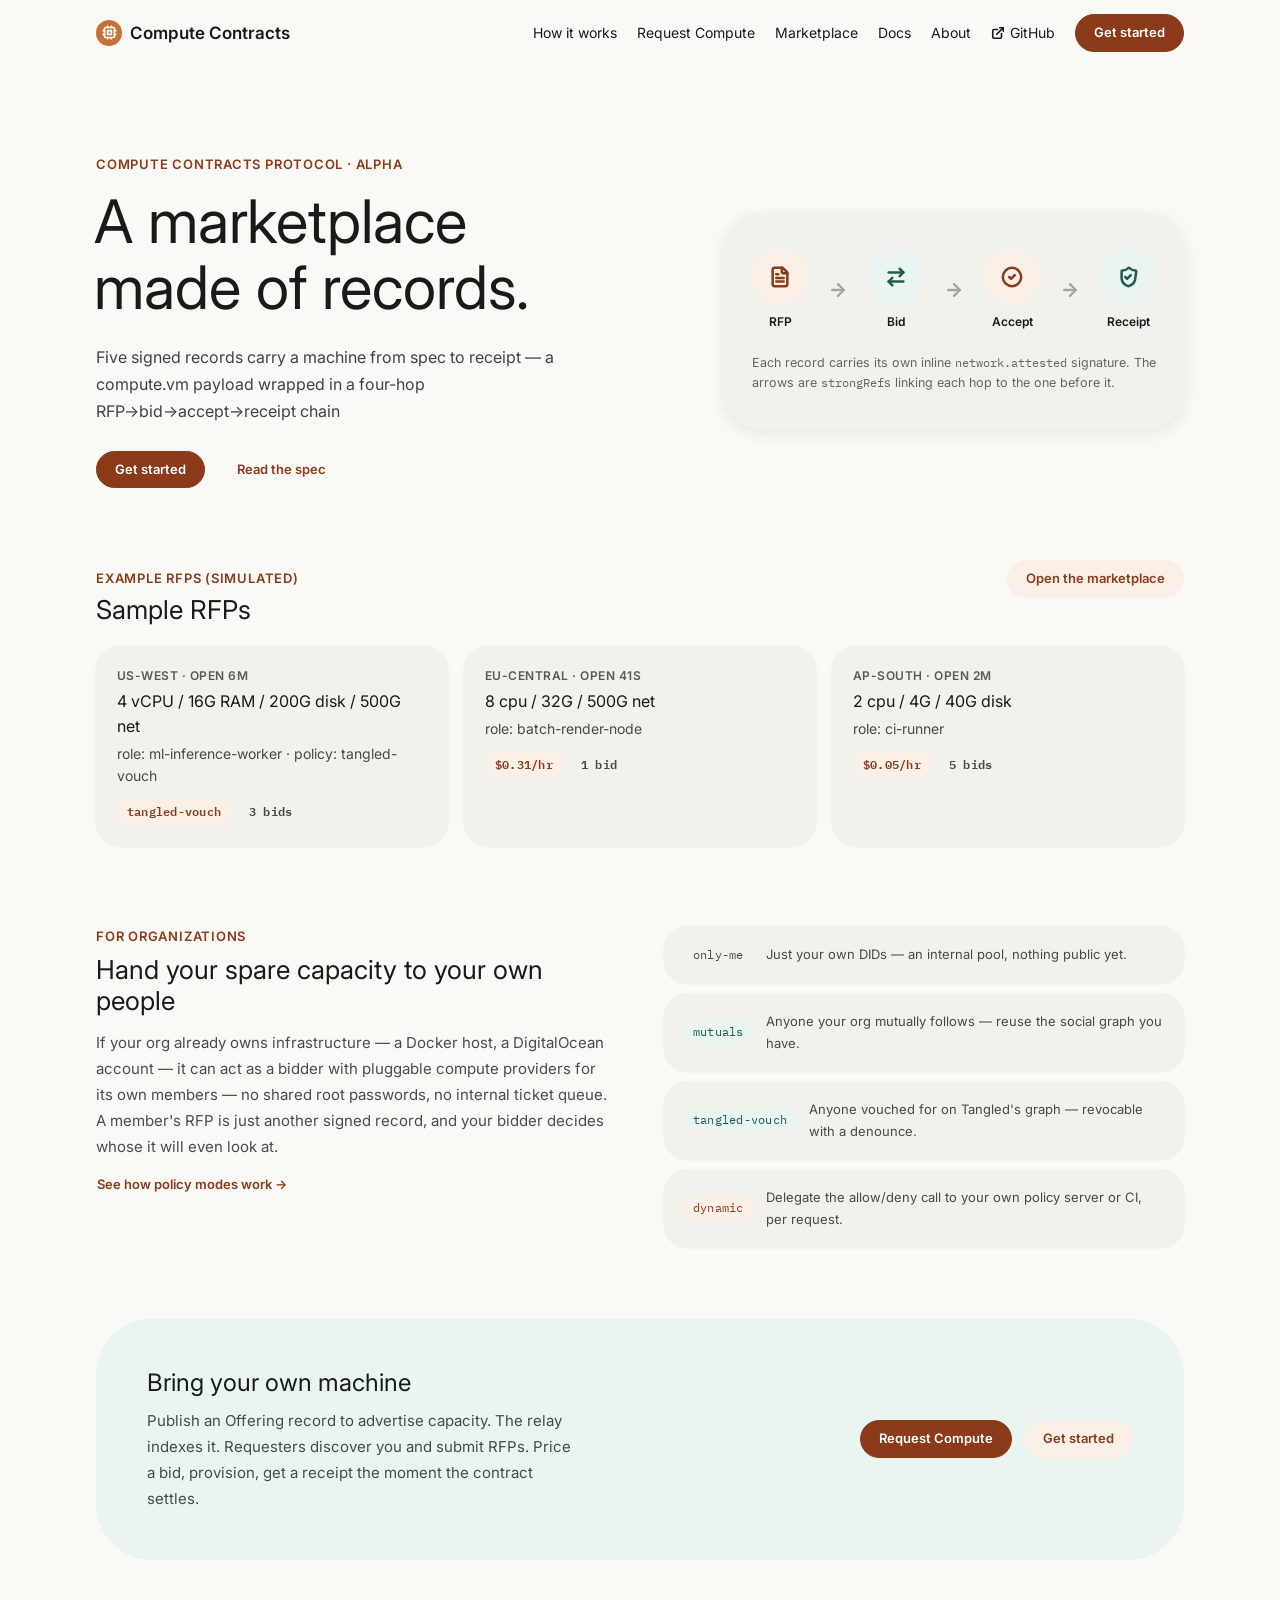
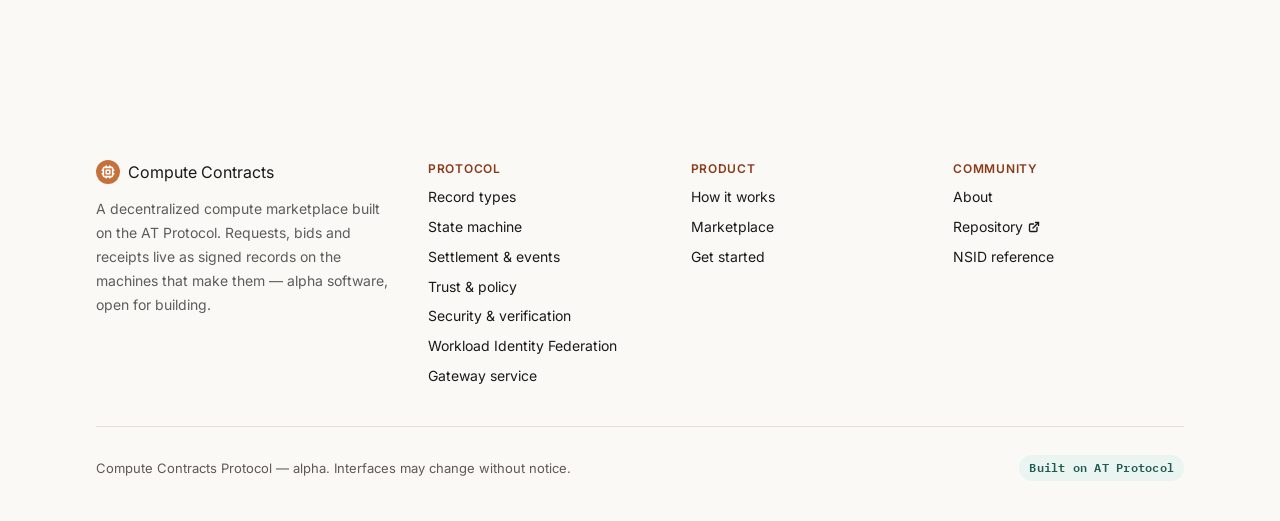
==== commit e56687f1: "fix: remove max-width ch constraints from all h1/h2 headings Proportional heading font makes ch-base" ====
--- a/index.html
+++ b/index.html
@@ -88,8 +88,8 @@
       <div class="two-col">
         <div>
           <span class="hero__kicker" style="margin-bottom:8px;">For organizations</span>
-          <h2 style="font-family:var(--font-heading);font-weight:400;font-size:26px;margin:0;max-width:20ch;">Hand your spare capacity to your own people</h2>
-          <p style="font-size:15px;line-height:26px;margin:14px 0 0;max-width:52ch;color:color-mix(in srgb, var(--color-text) 78%, transparent);">If your org already owns infrastructure — a Docker host, a DigitalOcean account — it can act as a bidder with pluggable compute providers for its own members — no shared root passwords, no internal ticket queue. A member's RFP is just another signed record, and your bidder decides whose it will even look at.</p>
+          <h2 style="font-family:var(--font-heading);font-weight:400;font-size:26px;margin:0;">Hand your spare capacity to your own people</h2>
+          <p style="font-size:15px;line-height:26px;margin:14px 0 0;color:color-mix(in srgb, var(--color-text) 78%, transparent);">If your org already owns infrastructure — a Docker host, a DigitalOcean account — it can act as a bidder with pluggable compute providers for its own members — no shared root passwords, no internal ticket queue. A member's RFP is just another signed record, and your bidder decides whose it will even look at.</p>
           <a href="trust.html" class="btn btn-ghost" style="padding-left:0;margin-top:6px;">See how policy modes work →</a>
         </div>
         <div style="display:flex;flex-direction:column;gap:10px;">
